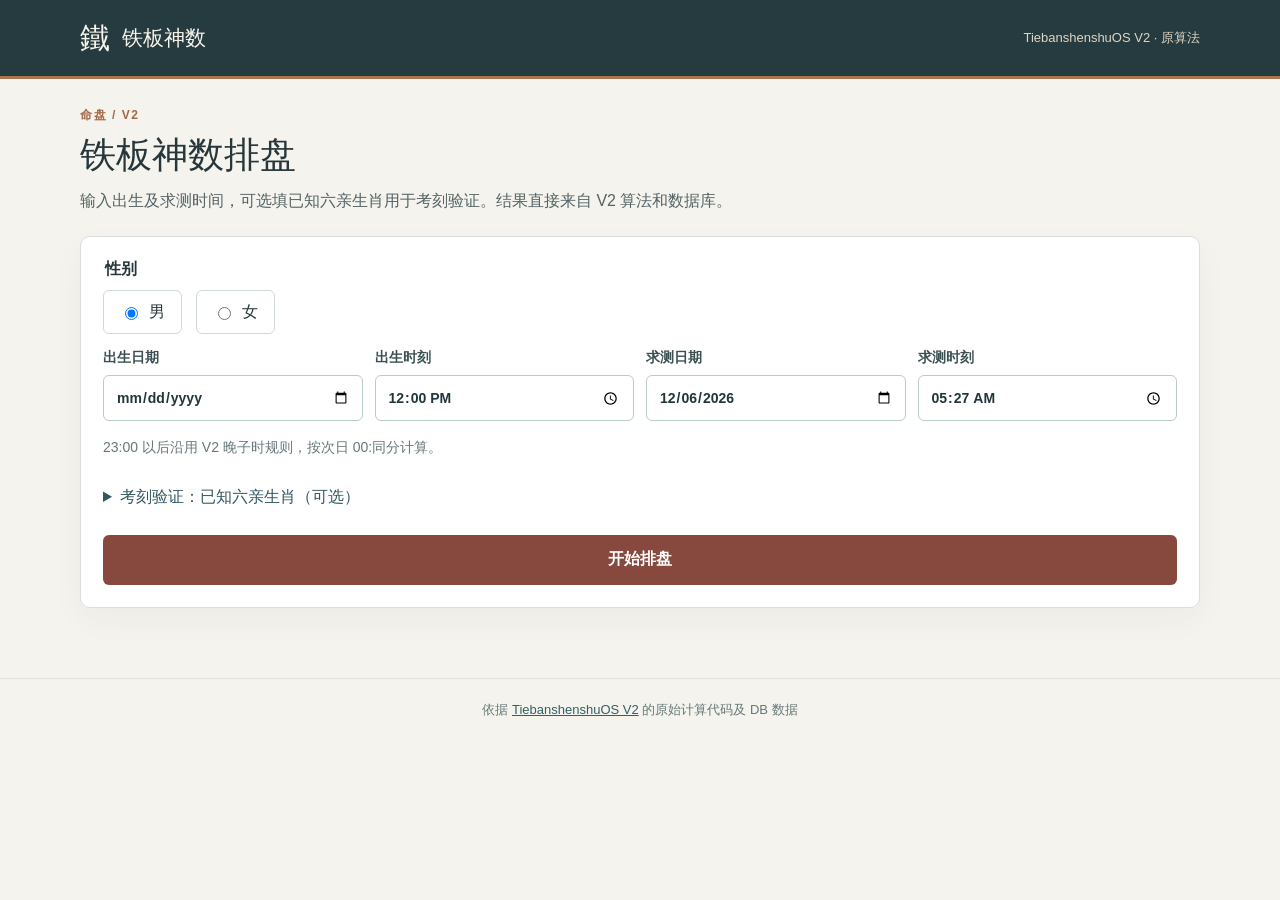
==== templates/index.html @ 0f9dd6d3 "Replace legacy Tiebanshenshu with V2 core and responsive web app" ====
<!doctype html><html lang="zh-CN"><head><meta charset="utf-8"><meta name="viewport" content="width=device-width, initial-scale=1"><meta name="theme-color" content="#263b3f"><title>铁板神数 · V2 排盘</title><link rel="stylesheet" href="/static/css/style.css"></head><body>
<header><div class="shell top"><a class="brand" href="/">鐵 <span>铁板神数</span></a><span class="edition">TiebanshenshuOS V2 · 原算法</span></div></header>
<main class="shell"><div class="heading"><div class="eyebrow">命盘 / V2</div><h1>铁板神数排盘</h1><p>输入出生及求测时间，可选填已知六亲生肖用于考刻验证。结果直接来自 V2 算法和数据库。</p></div>
<form id="chart-form" class="panel form"><fieldset><legend>性别</legend><label><input type="radio" name="gender" value="男" checked>男</label><label><input type="radio" name="gender" value="女">女</label></fieldset><div class="form-grid"><label>出生日期<input id="birth-date" type="date" min="1900-01-01" max="2099-12-31" required></label><label>出生时刻<input id="birth-time" type="time" required></label><label>求测日期<input id="query-date" type="date" required></label><label>求测时刻<input id="query-time" type="time" required></label></div><p class="hint">23:00 以后沿用 V2 晚子时规则，按次日 00:同分计算。</p><details class="known"><summary>考刻验证：已知六亲生肖（可选）</summary><div class="form-grid" id="kin-inputs"></div></details><button id="run" class="primary" type="submit">开始排盘</button><p id="error" role="alert" class="error" hidden></p></form>
<section id="report" hidden><div class="report-heading"><div><div class="eyebrow">RESULT / V2</div><h2>排盘结果</h2></div><button id="copy" type="button">复制结果</button></div><div id="overview" class="overview"></div><section class="panel part"><h3>本命条文</h3><div id="destiny"></div></section><section class="panel part"><div class="section-top"><h3>流年条文 · 1～108 岁</h3><select id="age-range" aria-label="筛选年龄"><option value="all">全部年龄</option><option value="1-20">1～20</option><option value="21-40">21～40</option><option value="41-60">41～60</option><option value="61-80">61～80</option><option value="81-108">81～108</option></select></div><div id="annual" class="annual"></div></section><section class="panel part"><h3>考刻与六亲</h3><div id="kin-results"></div></section><section class="panel part"><h3>V2 扩展推算</h3><p class="hint">以下逐项保留 V2 返回的原始计算字段；点击可展开数值、依据和条文。</p><div id="extended"></div></section><p class="disclaimer">仅供传统文化研究与参考。条文是数据库记录，不代表事实认定；请结合已知经历核对。不会长期保存输入信息。</p></section>
</main><footer>依据 <a href="https://github.com/Nanphy/TiebanshenshuOS_V2" rel="noopener noreferrer">TiebanshenshuOS V2</a> 的原始计算代码及 DB 数据</footer><script src="/static/js/app.js" defer></script></body></html>
---- static/css/style.css ----
:root{font-family:ui-sans-serif,-apple-system,BlinkMacSystemFont,"PingFang SC","Microsoft YaHei",sans-serif;color:#26363a;background:#f5f3ed;font-size:16px}*{box-sizing:border-box}body{margin:0}button,input,select{font:inherit}button{cursor:pointer}header{background:#263b3f;color:#f8f5ed;border-bottom:3px solid #ac744f}.shell{max-width:1160px;margin:auto;padding:0 20px}.top{height:76px;display:flex;align-items:center;justify-content:space-between;gap:15px}.brand{color:inherit;text-decoration:none;font:30px Georgia,serif;display:flex;align-items:center;gap:12px}.brand span{font-size:21px}.edition{font-size:13px;color:#dfd5c4}main{padding-top:28px!important;padding-bottom:70px!important}.heading{margin:0 0 22px}.heading h1{font:36px Georgia,serif;margin:7px 0}.heading p{line-height:1.7;color:#536365;margin:0}.eyebrow{font-size:12px;letter-spacing:.13em;color:#a56845;font-weight:700}.panel{background:#fff;border:1px solid #dadfdc;border-radius:10px;box-shadow:0 12px 32px #253b3f0a}.form{padding:22px;display:grid;gap:15px}.form fieldset{border:0;padding:0;margin:0;display:flex;gap:14px;align-items:center}.form legend{font-weight:700;margin:0 0 10px}.form fieldset label{min-height:44px;display:inline-flex;align-items:center;gap:8px;border:1px solid #d1d9d6;border-radius:6px;padding:7px 16px;cursor:pointer}.form-grid{display:grid;grid-template-columns:repeat(4,minmax(0,1fr));gap:12px}.form-grid label{display:grid;gap:8px;min-width:0;font-weight:600;color:#3b5052;font-size:14px}.form-grid input,.form-grid select,#age-range{width:100%;height:46px;min-width:0;border:1px solid #bacbc6;background:#fff;color:#21363a;border-radius:6px;padding:0 12px}.hint{font-size:14px;line-height:1.7;color:#667779;margin:0}.known summary{cursor:pointer;color:#315760;min-height:44px;padding:12px 0}.known .form-grid{grid-template-columns:repeat(5,minmax(0,1fr));padding-top:7px}.primary{border:0;color:white;background:#87483d;border-radius:6px;padding:0 24px;min-height:50px;font-weight:700}.primary:hover{background:#6d372f}.primary:disabled{opacity:.6}.error{color:#a23028;margin:0}.report-heading{margin:34px 0 13px;display:flex;align-items:center;justify-content:space-between;gap:12px}.report-heading h2{font:30px Georgia,serif;margin:3px 0}.report-heading button{border:1px solid #c4d2ce;background:#fff;border-radius:6px;padding:10px 16px;min-height:44px}.overview{display:grid;grid-template-columns:repeat(2,minmax(0,1fr));gap:14px}.summary{padding:22px;min-width:0}.summary h3{font:24px Georgia,serif;margin:10px 0}.summary p{line-height:1.6;overflow-wrap:anywhere;margin:7px 0}.metrics{display:grid;grid-template-columns:repeat(2,minmax(0,1fr));gap:12px}.metrics>div,.kin-grid>div{border-bottom:1px solid #e5eae8;padding:8px 0;min-width:0}.metrics small,.kin-grid small{display:block;font-size:13px;color:#627575}.metrics strong,.kin-grid strong{display:block;font-size:18px;color:#2b4f53;overflow-wrap:anywhere;margin-top:4px}.summary details{margin-top:15px;overflow-wrap:anywhere}.part{padding:22px;margin-top:16px;min-width:0}.part h3{font:25px Georgia,serif;margin:0 0 15px}.destiny-card,.year-card{border:1px solid #d9e3df;border-radius:8px;padding:15px;margin:10px 0;min-width:0}.destiny-card>div,.year-top{display:flex;justify-content:space-between;gap:12px;align-items:center}.destiny-card small,.year-top small{color:#8c5145;font-size:13px}.destiny-card strong{color:#8c5145}.destiny-card p,.year-card p{line-height:1.75;margin:10px 0;color:#334549}.destiny-card details,.year-card details{color:#516c6c;font-size:14px}.section-top{display:flex;justify-content:space-between;align-items:center;gap:16px}.section-top select{max-width:170px}.annual{display:grid;grid-template-columns:repeat(2,minmax(0,1fr));gap:10px}.year-card{margin:0}.year-top{align-items:start}.year-top strong{color:#29474c}.year-card dl,.nested{margin:12px 0 0;padding:0}.year-card dl>div,.nested>div{display:grid;grid-template-columns:150px minmax(0,1fr);gap:8px;padding:6px 0;border-top:1px solid #e9eeed}.year-card dt,.nested dt{font-weight:600;color:#475f62}.year-card dd,.nested dd{margin:0;overflow-wrap:anywhere}.kin-grid{display:grid;grid-template-columns:repeat(3,minmax(0,1fr));gap:9px}.expand{border-top:1px solid #e1e8e5;padding:12px 0;min-width:0}.expand summary{cursor:pointer;min-height:30px;color:#315962;font-weight:600}.expand .nested{font-size:14px;line-height:1.6;overflow-wrap:anywhere}.nested ol,.nested ul{margin:3px 0;padding-left:23px}.nested li{padding:4px 0}.nested>div{grid-template-columns:165px minmax(0,1fr)}.disclaimer{color:#667879;font-size:14px;line-height:1.6;margin:22px 0}footer{text-align:center;padding:22px;color:#667879;border-top:1px solid #dce3df;font-size:13px}footer a{color:#345e63}summary{cursor:pointer}#report{scroll-margin-top:18px}[hidden]{display:none!important}
@media(max-width:740px){.shell{padding-left:15px;padding-right:15px}.top{height:64px}.brand{font-size:25px}.brand span{font-size:18px}.edition{font-size:11px;text-align:right;max-width:135px}.heading h1{font-size:30px}.form,.part,.summary{padding:17px}.form-grid{grid-template-columns:repeat(2,minmax(0,1fr))}.known .form-grid{grid-template-columns:repeat(2,minmax(0,1fr))}.overview,.annual{grid-template-columns:1fr}.part h3{font-size:23px}.destiny-card>div,.year-top{flex-wrap:wrap}.section-top{align-items:start}.section-top select{max-width:120px}.kin-grid{grid-template-columns:repeat(2,minmax(0,1fr))}.nested>div,.year-card dl>div{grid-template-columns:1fr;gap:2px}.nested dd{margin-bottom:5px}}
@media(max-width:390px){.form-grid{grid-template-columns:1fr 1fr}.top{gap:6px}.brand span{font-size:17px}.edition{max-width:100px}}
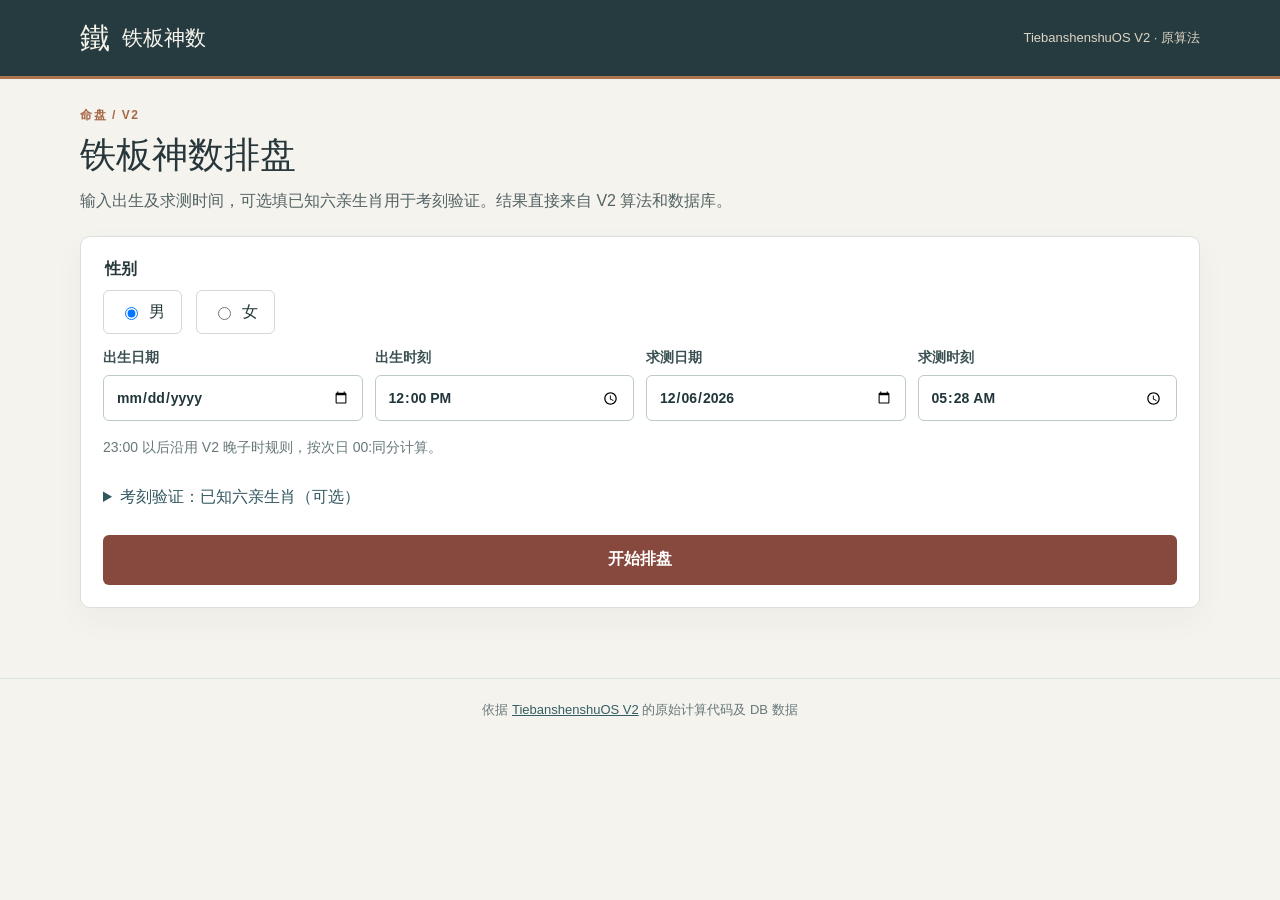
==== commit 887234a8: "Add V2 birth-hour sensitivity comparison and preserve original chart calculations" ====
--- a/templates/index.html
+++ b/templates/index.html
@@ -2,5 +2,5 @@
 <header><div class="shell top"><a class="brand" href="/">鐵 <span>铁板神数</span></a><span class="edition">TiebanshenshuOS V2 · 原算法</span></div></header>
 <main class="shell"><div class="heading"><div class="eyebrow">命盘 / V2</div><h1>铁板神数排盘</h1><p>输入出生及求测时间，可选填已知六亲生肖用于考刻验证。结果直接来自 V2 算法和数据库。</p></div>
 <form id="chart-form" class="panel form"><fieldset><legend>性别</legend><label><input type="radio" name="gender" value="男" checked>男</label><label><input type="radio" name="gender" value="女">女</label></fieldset><div class="form-grid"><label>出生日期<input id="birth-date" type="date" min="1900-01-01" max="2099-12-31" required></label><label>出生时刻<input id="birth-time" type="time" required></label><label>求测日期<input id="query-date" type="date" required></label><label>求测时刻<input id="query-time" type="time" required></label></div><p class="hint">23:00 以后沿用 V2 晚子时规则，按次日 00:同分计算。</p><details class="known"><summary>考刻验证：已知六亲生肖（可选）</summary><div class="form-grid" id="kin-inputs"></div></details><button id="run" class="primary" type="submit">开始排盘</button><p id="error" role="alert" class="error" hidden></p></form>
-<section id="report" hidden><div class="report-heading"><div><div class="eyebrow">RESULT / V2</div><h2>排盘结果</h2></div><button id="copy" type="button">复制结果</button></div><div id="overview" class="overview"></div><section class="panel part"><h3>本命条文</h3><div id="destiny"></div></section><section class="panel part"><div class="section-top"><h3>流年条文 · 1～108 岁</h3><select id="age-range" aria-label="筛选年龄"><option value="all">全部年龄</option><option value="1-20">1～20</option><option value="21-40">21～40</option><option value="41-60">41～60</option><option value="61-80">61～80</option><option value="81-108">81～108</option></select></div><div id="annual" class="annual"></div></section><section class="panel part"><h3>考刻与六亲</h3><div id="kin-results"></div></section><section class="panel part"><h3>V2 扩展推算</h3><p class="hint">以下逐项保留 V2 返回的原始计算字段；点击可展开数值、依据和条文。</p><div id="extended"></div></section><p class="disclaimer">仅供传统文化研究与参考。条文是数据库记录，不代表事实认定；请结合已知经历核对。不会长期保存输入信息。</p></section>
+<section id="report" hidden><div class="report-heading"><div><div class="eyebrow">RESULT / V2</div><h2>排盘结果</h2></div><button id="copy" type="button">复制结果</button></div><div id="overview" class="overview"></div><section class="panel part"><h3>考刻核对</h3><p id="verification" class="verification"></p><div id="kin-results"></div></section><section class="panel part"><h3>出生分钟不确定？</h3><p class="hint">比较所填出生小时内四个 15 分钟段，逐段调用 V2 原算法，核对兄弟条文及生肖匹配。比较只展示算法差异，不会虚构准确分钟。</p><button id="compare-time" type="button" class="secondary">比较本小时四个时段</button><p id="compare-error" role="alert" class="error" hidden></p><div id="time-comparison" aria-live="polite"></div></section><section class="panel part"><h3>本命条文</h3><p class="hint">本命条文按出生信息及原数据库查表；填写生肖不会调整兄弟人数条文。</p><div id="destiny"></div></section><section class="panel part"><div class="section-top"><h3>流年条文 · 1～108 岁</h3><select id="age-range" aria-label="筛选年龄"><option value="all">全部年龄</option><option value="1-20">1～20</option><option value="21-40">21～40</option><option value="41-60">41～60</option><option value="61-80">61～80</option><option value="81-108">81～108</option></select></div><div id="annual" class="annual"></div></section><details class="panel part"><summary>专业数据 · V2 完整计算字段</summary><div id="extended"></div><h4>基础计算记录</h4><div id="raw-fields"></div></details><p class="disclaimer">仅供传统文化研究与参考。条文是数据库记录，不代表事实认定；请结合已知经历核对。不会长期保存输入信息。</p></section>
 </main><footer>依据 <a href="https://github.com/Nanphy/TiebanshenshuOS_V2" rel="noopener noreferrer">TiebanshenshuOS V2</a> 的原始计算代码及 DB 数据</footer><script src="/static/js/app.js" defer></script></body></html>
--- a/static/css/style.css
+++ b/static/css/style.css
@@ -1,3 +1,5 @@
 :root{font-family:ui-sans-serif,-apple-system,BlinkMacSystemFont,"PingFang SC","Microsoft YaHei",sans-serif;color:#26363a;background:#f5f3ed;font-size:16px}*{box-sizing:border-box}body{margin:0}button,input,select{font:inherit}button{cursor:pointer}header{background:#263b3f;color:#f8f5ed;border-bottom:3px solid #ac744f}.shell{max-width:1160px;margin:auto;padding:0 20px}.top{height:76px;display:flex;align-items:center;justify-content:space-between;gap:15px}.brand{color:inherit;text-decoration:none;font:30px Georgia,serif;display:flex;align-items:center;gap:12px}.brand span{font-size:21px}.edition{font-size:13px;color:#dfd5c4}main{padding-top:28px!important;padding-bottom:70px!important}.heading{margin:0 0 22px}.heading h1{font:36px Georgia,serif;margin:7px 0}.heading p{line-height:1.7;color:#536365;margin:0}.eyebrow{font-size:12px;letter-spacing:.13em;color:#a56845;font-weight:700}.panel{background:#fff;border:1px solid #dadfdc;border-radius:10px;box-shadow:0 12px 32px #253b3f0a}.form{padding:22px;display:grid;gap:15px}.form fieldset{border:0;padding:0;margin:0;display:flex;gap:14px;align-items:center}.form legend{font-weight:700;margin:0 0 10px}.form fieldset label{min-height:44px;display:inline-flex;align-items:center;gap:8px;border:1px solid #d1d9d6;border-radius:6px;padding:7px 16px;cursor:pointer}.form-grid{display:grid;grid-template-columns:repeat(4,minmax(0,1fr));gap:12px}.form-grid label{display:grid;gap:8px;min-width:0;font-weight:600;color:#3b5052;font-size:14px}.form-grid input,.form-grid select,#age-range{width:100%;height:46px;min-width:0;border:1px solid #bacbc6;background:#fff;color:#21363a;border-radius:6px;padding:0 12px}.hint{font-size:14px;line-height:1.7;color:#667779;margin:0}.known summary{cursor:pointer;color:#315760;min-height:44px;padding:12px 0}.known .form-grid{grid-template-columns:repeat(5,minmax(0,1fr));padding-top:7px}.primary{border:0;color:white;background:#87483d;border-radius:6px;padding:0 24px;min-height:50px;font-weight:700}.primary:hover{background:#6d372f}.primary:disabled{opacity:.6}.error{color:#a23028;margin:0}.report-heading{margin:34px 0 13px;display:flex;align-items:center;justify-content:space-between;gap:12px}.report-heading h2{font:30px Georgia,serif;margin:3px 0}.report-heading button{border:1px solid #c4d2ce;background:#fff;border-radius:6px;padding:10px 16px;min-height:44px}.overview{display:grid;grid-template-columns:repeat(2,minmax(0,1fr));gap:14px}.summary{padding:22px;min-width:0}.summary h3{font:24px Georgia,serif;margin:10px 0}.summary p{line-height:1.6;overflow-wrap:anywhere;margin:7px 0}.metrics{display:grid;grid-template-columns:repeat(2,minmax(0,1fr));gap:12px}.metrics>div,.kin-grid>div{border-bottom:1px solid #e5eae8;padding:8px 0;min-width:0}.metrics small,.kin-grid small{display:block;font-size:13px;color:#627575}.metrics strong,.kin-grid strong{display:block;font-size:18px;color:#2b4f53;overflow-wrap:anywhere;margin-top:4px}.summary details{margin-top:15px;overflow-wrap:anywhere}.part{padding:22px;margin-top:16px;min-width:0}.part h3{font:25px Georgia,serif;margin:0 0 15px}.destiny-card,.year-card{border:1px solid #d9e3df;border-radius:8px;padding:15px;margin:10px 0;min-width:0}.destiny-card>div,.year-top{display:flex;justify-content:space-between;gap:12px;align-items:center}.destiny-card small,.year-top small{color:#8c5145;font-size:13px}.destiny-card strong{color:#8c5145}.destiny-card p,.year-card p{line-height:1.75;margin:10px 0;color:#334549}.destiny-card details,.year-card details{color:#516c6c;font-size:14px}.section-top{display:flex;justify-content:space-between;align-items:center;gap:16px}.section-top select{max-width:170px}.annual{display:grid;grid-template-columns:repeat(2,minmax(0,1fr));gap:10px}.year-card{margin:0}.year-top{align-items:start}.year-top strong{color:#29474c}.year-card dl,.nested{margin:12px 0 0;padding:0}.year-card dl>div,.nested>div{display:grid;grid-template-columns:150px minmax(0,1fr);gap:8px;padding:6px 0;border-top:1px solid #e9eeed}.year-card dt,.nested dt{font-weight:600;color:#475f62}.year-card dd,.nested dd{margin:0;overflow-wrap:anywhere}.kin-grid{display:grid;grid-template-columns:repeat(3,minmax(0,1fr));gap:9px}.expand{border-top:1px solid #e1e8e5;padding:12px 0;min-width:0}.expand summary{cursor:pointer;min-height:30px;color:#315962;font-weight:600}.expand .nested{font-size:14px;line-height:1.6;overflow-wrap:anywhere}.nested ol,.nested ul{margin:3px 0;padding-left:23px}.nested li{padding:4px 0}.nested>div{grid-template-columns:165px minmax(0,1fr)}.disclaimer{color:#667879;font-size:14px;line-height:1.6;margin:22px 0}footer{text-align:center;padding:22px;color:#667879;border-top:1px solid #dce3df;font-size:13px}footer a{color:#345e63}summary{cursor:pointer}#report{scroll-margin-top:18px}[hidden]{display:none!important}
 @media(max-width:740px){.shell{padding-left:15px;padding-right:15px}.top{height:64px}.brand{font-size:25px}.brand span{font-size:18px}.edition{font-size:11px;text-align:right;max-width:135px}.heading h1{font-size:30px}.form,.part,.summary{padding:17px}.form-grid{grid-template-columns:repeat(2,minmax(0,1fr))}.known .form-grid{grid-template-columns:repeat(2,minmax(0,1fr))}.overview,.annual{grid-template-columns:1fr}.part h3{font-size:23px}.destiny-card>div,.year-top{flex-wrap:wrap}.section-top{align-items:start}.section-top select{max-width:120px}.kin-grid{grid-template-columns:repeat(2,minmax(0,1fr))}.nested>div,.year-card dl>div{grid-template-columns:1fr;gap:2px}.nested dd{margin-bottom:5px}}
 @media(max-width:390px){.form-grid{grid-template-columns:1fr 1fr}.top{gap:6px}.brand span{font-size:17px}.edition{max-width:100px}}
+.verification{margin:0 0 14px;padding:12px 15px;border-left:3px solid #a56845;background:#f7f3ec;line-height:1.65;overflow-wrap:anywhere}.part>summary{font:25px Georgia,serif;cursor:pointer}.part>h4{margin:20px 0 6px}
+.secondary{border:1px solid #78918a;color:#264a4b;background:#fff;border-radius:6px;padding:10px 16px;min-height:48px;margin:14px 0;max-width:100%}.secondary:disabled{opacity:.65}.quarter-grid{display:grid;grid-template-columns:repeat(2,minmax(0,1fr));gap:12px;margin-bottom:15px}.quarter-card{border:1px solid #d9e3df;border-radius:8px;padding:15px;min-width:0;overflow-wrap:anywhere}.quarter-card strong{color:#29474c}.quarter-card p{line-height:1.65;margin:9px 0}.quarter-card small{color:#74574a;line-height:1.5}#time-comparison .verification{margin-top:4px}@media(max-width:740px){.quarter-grid{grid-template-columns:1fr}}
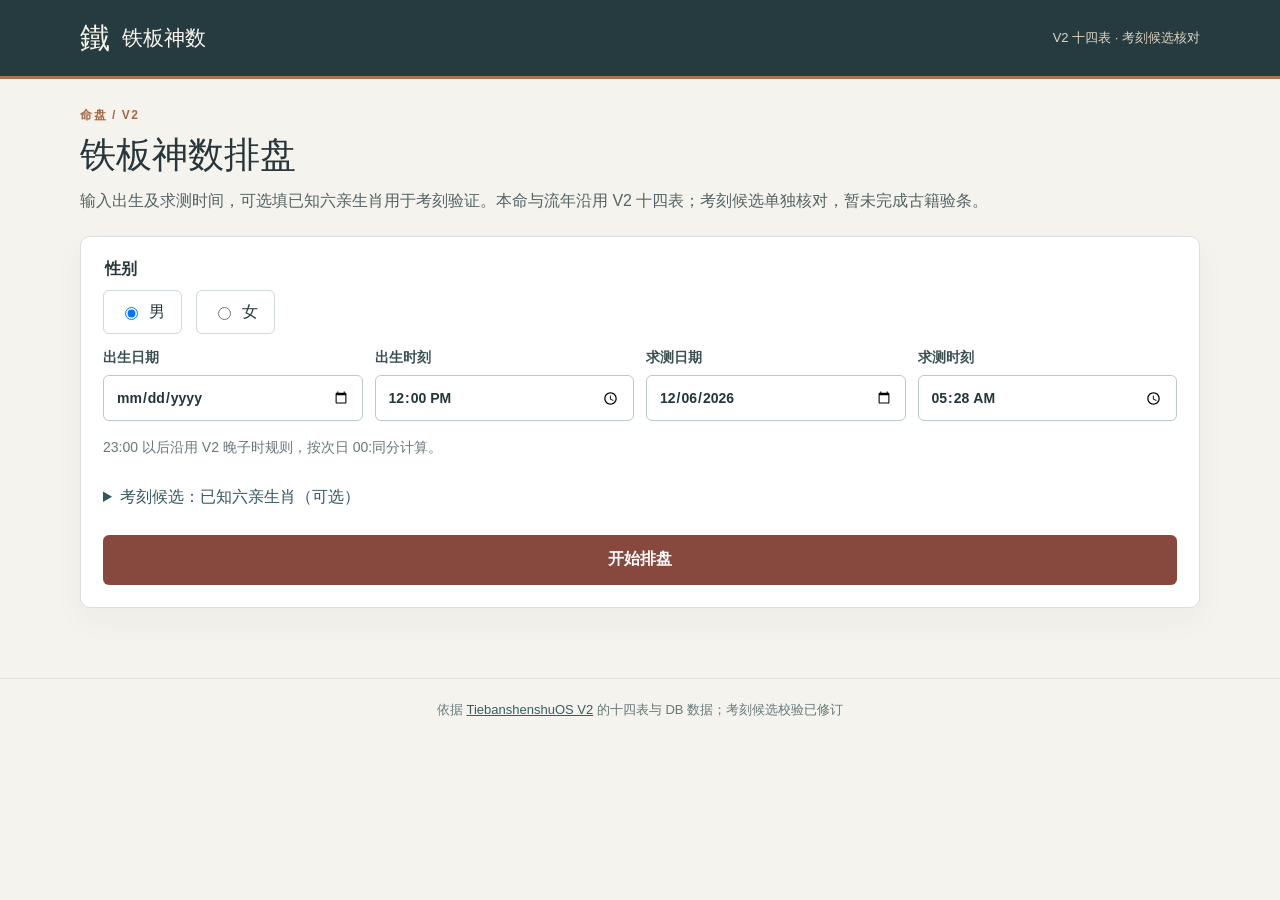
==== commit 2af623f2: "Fix false kaoke matches and evaluate all supplied family conditions" ====
--- a/templates/index.html
+++ b/templates/index.html
@@ -1,6 +1,6 @@
 <!doctype html><html lang="zh-CN"><head><meta charset="utf-8"><meta name="viewport" content="width=device-width, initial-scale=1"><meta name="theme-color" content="#263b3f"><title>铁板神数 · V2 排盘</title><link rel="stylesheet" href="/static/css/style.css"></head><body>
-<header><div class="shell top"><a class="brand" href="/">鐵 <span>铁板神数</span></a><span class="edition">TiebanshenshuOS V2 · 原算法</span></div></header>
-<main class="shell"><div class="heading"><div class="eyebrow">命盘 / V2</div><h1>铁板神数排盘</h1><p>输入出生及求测时间，可选填已知六亲生肖用于考刻验证。结果直接来自 V2 算法和数据库。</p></div>
-<form id="chart-form" class="panel form"><fieldset><legend>性别</legend><label><input type="radio" name="gender" value="男" checked>男</label><label><input type="radio" name="gender" value="女">女</label></fieldset><div class="form-grid"><label>出生日期<input id="birth-date" type="date" min="1900-01-01" max="2099-12-31" required></label><label>出生时刻<input id="birth-time" type="time" required></label><label>求测日期<input id="query-date" type="date" required></label><label>求测时刻<input id="query-time" type="time" required></label></div><p class="hint">23:00 以后沿用 V2 晚子时规则，按次日 00:同分计算。</p><details class="known"><summary>考刻验证：已知六亲生肖（可选）</summary><div class="form-grid" id="kin-inputs"></div></details><button id="run" class="primary" type="submit">开始排盘</button><p id="error" role="alert" class="error" hidden></p></form>
-<section id="report" hidden><div class="report-heading"><div><div class="eyebrow">RESULT / V2</div><h2>排盘结果</h2></div><button id="copy" type="button">复制结果</button></div><div id="overview" class="overview"></div><section class="panel part"><h3>考刻核对</h3><p id="verification" class="verification"></p><div id="kin-results"></div></section><section class="panel part"><h3>出生分钟不确定？</h3><p class="hint">比较所填出生小时内四个 15 分钟段，逐段调用 V2 原算法，核对兄弟条文及生肖匹配。比较只展示算法差异，不会虚构准确分钟。</p><button id="compare-time" type="button" class="secondary">比较本小时四个时段</button><p id="compare-error" role="alert" class="error" hidden></p><div id="time-comparison" aria-live="polite"></div></section><section class="panel part"><h3>本命条文</h3><p class="hint">本命条文按出生信息及原数据库查表；填写生肖不会调整兄弟人数条文。</p><div id="destiny"></div></section><section class="panel part"><div class="section-top"><h3>流年条文 · 1～108 岁</h3><select id="age-range" aria-label="筛选年龄"><option value="all">全部年龄</option><option value="1-20">1～20</option><option value="21-40">21～40</option><option value="41-60">41～60</option><option value="61-80">61～80</option><option value="81-108">81～108</option></select></div><div id="annual" class="annual"></div></section><details class="panel part"><summary>专业数据 · V2 完整计算字段</summary><div id="extended"></div><h4>基础计算记录</h4><div id="raw-fields"></div></details><p class="disclaimer">仅供传统文化研究与参考。条文是数据库记录，不代表事实认定；请结合已知经历核对。不会长期保存输入信息。</p></section>
-</main><footer>依据 <a href="https://github.com/Nanphy/TiebanshenshuOS_V2" rel="noopener noreferrer">TiebanshenshuOS V2</a> 的原始计算代码及 DB 数据</footer><script src="/static/js/app.js" defer></script></body></html>
+<header><div class="shell top"><a class="brand" href="/">鐵 <span>铁板神数</span></a><span class="edition">V2 十四表 · 考刻候选核对</span></div></header>
+<main class="shell"><div class="heading"><div class="eyebrow">命盘 / V2</div><h1>铁板神数排盘</h1><p>输入出生及求测时间，可选填已知六亲生肖用于考刻验证。本命与流年沿用 V2 十四表；考刻候选单独核对，暂未完成古籍验条。</p></div>
+<form id="chart-form" class="panel form"><fieldset><legend>性别</legend><label><input type="radio" name="gender" value="男" checked>男</label><label><input type="radio" name="gender" value="女">女</label></fieldset><div class="form-grid"><label>出生日期<input id="birth-date" type="date" min="1900-01-01" max="2099-12-31" required></label><label>出生时刻<input id="birth-time" type="time" required></label><label>求测日期<input id="query-date" type="date" required></label><label>求测时刻<input id="query-time" type="time" required></label></div><p class="hint">23:00 以后沿用 V2 晚子时规则，按次日 00:同分计算。</p><details class="known"><summary>考刻候选：已知六亲生肖（可选）</summary><div class="form-grid" id="kin-inputs"></div></details><button id="run" class="primary" type="submit">开始排盘</button><p id="error" role="alert" class="error" hidden></p></form>
+<section id="report" hidden><div class="report-heading"><div><div class="eyebrow">RESULT / V2</div><h2>排盘结果</h2></div><button id="copy" type="button">复制结果</button></div><div id="overview" class="overview"></div><section class="panel part"><h3>考刻核对</h3><p id="verification" class="verification"></p><div id="kin-results"></div></section><section class="panel part"><h3>出生分钟不确定？</h3><p class="hint">比较所填出生小时内四个 15 分钟段，逐段调用 V2 原算法，核对兄弟条文及生肖匹配。比较只展示算法差异，不会虚构准确分钟。</p><button id="compare-time" type="button" class="secondary">比较本小时四个时段</button><p id="compare-error" role="alert" class="error" hidden></p><div id="time-comparison" aria-live="polite"></div></section><section class="panel part"><h3>OS 参考版对照</h3><p class="hint">用 <a href="https://github.com/Nanphy/TiebanshenshuOS" rel="noopener noreferrer">TiebanshenshuOS</a> 原始代码及其 CSV 独立重算，对照八刻、兄弟条文及 108 岁流年。两版冲突不自动判定哪个准确。</p><button id="compare-os" type="button" class="secondary">运行 OS 参考版对照</button><p id="os-error" role="alert" class="error" hidden></p><div id="os-comparison" aria-live="polite"></div></section><section class="panel part"><h3>本命条文</h3><p class="hint">本命条文按出生信息及原数据库查表；填写生肖不会调整兄弟人数条文。</p><div id="destiny"></div></section><section class="panel part"><div class="section-top"><h3>流年条文 · 1～108 岁</h3><select id="age-range" aria-label="筛选年龄"><option value="all">全部年龄</option><option value="1-20">1～20</option><option value="21-40">21～40</option><option value="41-60">41～60</option><option value="61-80">61～80</option><option value="81-108">81～108</option></select></div><div id="annual" class="annual"></div></section><details class="panel part"><summary>专业数据 · V2 完整计算字段</summary><div id="extended"></div><h4>基础计算记录</h4><div id="raw-fields"></div></details><p class="disclaimer">仅供传统文化研究与参考。条文是数据库记录，不代表事实认定；请结合已知经历核对。不会长期保存输入信息。</p></section>
+</main><footer>依据 <a href="https://github.com/Nanphy/TiebanshenshuOS_V2" rel="noopener noreferrer">TiebanshenshuOS V2</a> 的十四表与 DB 数据；考刻候选校验已修订</footer><script src="/static/js/app.js" defer></script></body></html>
--- a/static/css/style.css
+++ b/static/css/style.css
@@ -3,3 +3,4 @@
 @media(max-width:390px){.form-grid{grid-template-columns:1fr 1fr}.top{gap:6px}.brand span{font-size:17px}.edition{max-width:100px}}
 .verification{margin:0 0 14px;padding:12px 15px;border-left:3px solid #a56845;background:#f7f3ec;line-height:1.65;overflow-wrap:anywhere}.part>summary{font:25px Georgia,serif;cursor:pointer}.part>h4{margin:20px 0 6px}
 .secondary{border:1px solid #78918a;color:#264a4b;background:#fff;border-radius:6px;padding:10px 16px;min-height:48px;margin:14px 0;max-width:100%}.secondary:disabled{opacity:.65}.quarter-grid{display:grid;grid-template-columns:repeat(2,minmax(0,1fr));gap:12px;margin-bottom:15px}.quarter-card{border:1px solid #d9e3df;border-radius:8px;padding:15px;min-width:0;overflow-wrap:anywhere}.quarter-card strong{color:#29474c}.quarter-card p{line-height:1.65;margin:9px 0}.quarter-card small{color:#74574a;line-height:1.5}#time-comparison .verification{margin-top:4px}@media(max-width:740px){.quarter-grid{grid-template-columns:1fr}}
+.comparison-notes{color:#526366;font-size:14px;line-height:1.7;padding-left:20px;overflow-wrap:anywhere}.comparison-notes li{margin:6px 0}.part a{color:#315962}
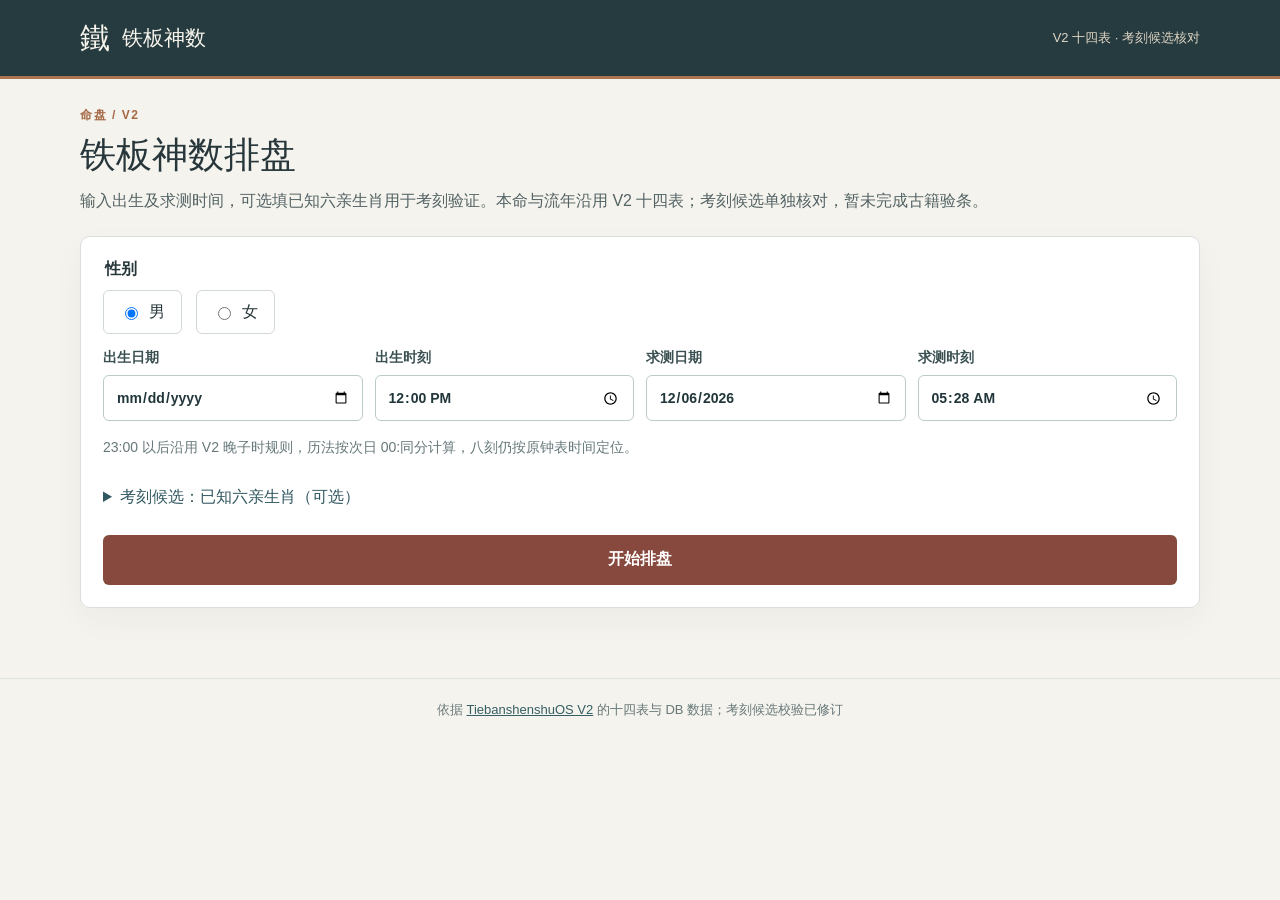
==== commit 4061682c: "Preserve late-Zi clock quarters and add full-shichen minute sensitivity audit" ====
--- a/templates/index.html
+++ b/templates/index.html
@@ -1,6 +1,6 @@
 <!doctype html><html lang="zh-CN"><head><meta charset="utf-8"><meta name="viewport" content="width=device-width, initial-scale=1"><meta name="theme-color" content="#263b3f"><title>铁板神数 · V2 排盘</title><link rel="stylesheet" href="/static/css/style.css"></head><body>
 <header><div class="shell top"><a class="brand" href="/">鐵 <span>铁板神数</span></a><span class="edition">V2 十四表 · 考刻候选核对</span></div></header>
 <main class="shell"><div class="heading"><div class="eyebrow">命盘 / V2</div><h1>铁板神数排盘</h1><p>输入出生及求测时间，可选填已知六亲生肖用于考刻验证。本命与流年沿用 V2 十四表；考刻候选单独核对，暂未完成古籍验条。</p></div>
-<form id="chart-form" class="panel form"><fieldset><legend>性别</legend><label><input type="radio" name="gender" value="男" checked>男</label><label><input type="radio" name="gender" value="女">女</label></fieldset><div class="form-grid"><label>出生日期<input id="birth-date" type="date" min="1900-01-01" max="2099-12-31" required></label><label>出生时刻<input id="birth-time" type="time" required></label><label>求测日期<input id="query-date" type="date" required></label><label>求测时刻<input id="query-time" type="time" required></label></div><p class="hint">23:00 以后沿用 V2 晚子时规则，按次日 00:同分计算。</p><details class="known"><summary>考刻候选：已知六亲生肖（可选）</summary><div class="form-grid" id="kin-inputs"></div></details><button id="run" class="primary" type="submit">开始排盘</button><p id="error" role="alert" class="error" hidden></p></form>
-<section id="report" hidden><div class="report-heading"><div><div class="eyebrow">RESULT / V2</div><h2>排盘结果</h2></div><button id="copy" type="button">复制结果</button></div><div id="overview" class="overview"></div><section class="panel part"><h3>考刻核对</h3><p id="verification" class="verification"></p><div id="kin-results"></div></section><section class="panel part"><h3>出生分钟不确定？</h3><p class="hint">比较所填出生小时内四个 15 分钟段，逐段调用 V2 原算法，核对兄弟条文及生肖匹配。比较只展示算法差异，不会虚构准确分钟。</p><button id="compare-time" type="button" class="secondary">比较本小时四个时段</button><p id="compare-error" role="alert" class="error" hidden></p><div id="time-comparison" aria-live="polite"></div></section><section class="panel part"><h3>OS 参考版对照</h3><p class="hint">用 <a href="https://github.com/Nanphy/TiebanshenshuOS" rel="noopener noreferrer">TiebanshenshuOS</a> 原始代码及其 CSV 独立重算，对照八刻、兄弟条文及 108 岁流年。两版冲突不自动判定哪个准确。</p><button id="compare-os" type="button" class="secondary">运行 OS 参考版对照</button><p id="os-error" role="alert" class="error" hidden></p><div id="os-comparison" aria-live="polite"></div></section><section class="panel part"><h3>本命条文</h3><p class="hint">本命条文按出生信息及原数据库查表；填写生肖不会调整兄弟人数条文。</p><div id="destiny"></div></section><section class="panel part"><div class="section-top"><h3>流年条文 · 1～108 岁</h3><select id="age-range" aria-label="筛选年龄"><option value="all">全部年龄</option><option value="1-20">1～20</option><option value="21-40">21～40</option><option value="41-60">41～60</option><option value="61-80">61～80</option><option value="81-108">81～108</option></select></div><div id="annual" class="annual"></div></section><details class="panel part"><summary>专业数据 · V2 完整计算字段</summary><div id="extended"></div><h4>基础计算记录</h4><div id="raw-fields"></div></details><p class="disclaimer">仅供传统文化研究与参考。条文是数据库记录，不代表事实认定；请结合已知经历核对。不会长期保存输入信息。</p></section>
+<form id="chart-form" class="panel form"><fieldset><legend>性别</legend><label><input type="radio" name="gender" value="男" checked>男</label><label><input type="radio" name="gender" value="女">女</label></fieldset><div class="form-grid"><label>出生日期<input id="birth-date" type="date" min="1900-01-01" max="2099-12-31" required></label><label>出生时刻<input id="birth-time" type="time" required></label><label>求测日期<input id="query-date" type="date" required></label><label>求测时刻<input id="query-time" type="time" required></label></div><p class="hint">23:00 以后沿用 V2 晚子时规则，历法按次日 00:同分计算，八刻仍按原钟表时间定位。</p><details class="known"><summary>考刻候选：已知六亲生肖（可选）</summary><div class="form-grid" id="kin-inputs"></div></details><button id="run" class="primary" type="submit">开始排盘</button><p id="error" role="alert" class="error" hidden></p></form>
+<section id="report" hidden><div class="report-heading"><div><div class="eyebrow">RESULT / V2</div><h2>排盘结果</h2></div><button id="copy" type="button">复制结果</button></div><div id="overview" class="overview"></div><section class="panel part"><h3>考刻核对</h3><p id="verification" class="verification"></p><div id="kin-results"></div></section><section class="panel part"><h3>出生分钟不确定？</h3><p class="hint">比较所填出生小时内四个 15 分钟段，逐段调用 V2 十四表，核对兄弟条文及生肖匹配。比较只展示算法差异，不会虚构准确分钟。</p><button id="compare-time" type="button" class="secondary">比较本小时四个时段</button><p id="compare-error" role="alert" class="error" hidden></p><div id="time-comparison" aria-live="polite"></div></section><section class="panel part"><h3>完整时辰与分钟对照</h3><p class="hint">一个时辰为两小时。查看全部八刻，或逐分钟检查哪些字段实际改变；本工具不反推出生分钟。</p><button id="audit-shichen" type="button" class="secondary">查看两小时八刻</button> <button id="audit-minutes" type="button" class="secondary">逐分钟检查 120 个样本</button><p id="audit-error" role="alert" class="error" hidden></p><div id="audit-results" aria-live="polite"></div></section><section class="panel part"><h3>OS 参考版对照</h3><p class="hint">用 <a href="https://github.com/Nanphy/TiebanshenshuOS" rel="noopener noreferrer">TiebanshenshuOS</a> 原始代码及其 CSV 独立重算，对照八刻、兄弟条文及 108 岁流年。两版冲突不自动判定哪个准确。</p><button id="compare-os" type="button" class="secondary">运行 OS 参考版对照</button><p id="os-error" role="alert" class="error" hidden></p><div id="os-comparison" aria-live="polite"></div></section><section class="panel part"><h3>本命条文</h3><p class="hint">本命条文按出生信息及原数据库查表；填写生肖不会调整兄弟人数条文。</p><div id="destiny"></div></section><section class="panel part"><div class="section-top"><h3>流年条文 · 1～108 岁</h3><select id="age-range" aria-label="筛选年龄"><option value="all">全部年龄</option><option value="1-20">1～20</option><option value="21-40">21～40</option><option value="41-60">41～60</option><option value="61-80">61～80</option><option value="81-108">81～108</option></select></div><div id="annual" class="annual"></div></section><details class="panel part"><summary>专业数据 · V2 完整计算字段</summary><div id="extended"></div><h4>基础计算记录</h4><div id="raw-fields"></div></details><p class="disclaimer">仅供传统文化研究与参考。条文是数据库记录，不代表事实认定；请结合已知经历核对。不会长期保存输入信息。</p></section>
 </main><footer>依据 <a href="https://github.com/Nanphy/TiebanshenshuOS_V2" rel="noopener noreferrer">TiebanshenshuOS V2</a> 的十四表与 DB 数据；考刻候选校验已修订</footer><script src="/static/js/app.js" defer></script></body></html>
--- a/static/css/style.css
+++ b/static/css/style.css
@@ -4,3 +4,5 @@
 .verification{margin:0 0 14px;padding:12px 15px;border-left:3px solid #a56845;background:#f7f3ec;line-height:1.65;overflow-wrap:anywhere}.part>summary{font:25px Georgia,serif;cursor:pointer}.part>h4{margin:20px 0 6px}
 .secondary{border:1px solid #78918a;color:#264a4b;background:#fff;border-radius:6px;padding:10px 16px;min-height:48px;margin:14px 0;max-width:100%}.secondary:disabled{opacity:.65}.quarter-grid{display:grid;grid-template-columns:repeat(2,minmax(0,1fr));gap:12px;margin-bottom:15px}.quarter-card{border:1px solid #d9e3df;border-radius:8px;padding:15px;min-width:0;overflow-wrap:anywhere}.quarter-card strong{color:#29474c}.quarter-card p{line-height:1.65;margin:9px 0}.quarter-card small{color:#74574a;line-height:1.5}#time-comparison .verification{margin-top:4px}@media(max-width:740px){.quarter-grid{grid-template-columns:1fr}}
 .comparison-notes{color:#526366;font-size:14px;line-height:1.7;padding-left:20px;overflow-wrap:anywhere}.comparison-notes li{margin:6px 0}.part a{color:#315962}
+
+.audit-table{overflow-x:auto}.audit-table table{width:100%;border-collapse:collapse}.audit-table th,.audit-table td{text-align:left;padding:.65rem;border-bottom:1px solid #ddd;white-space:nowrap}
